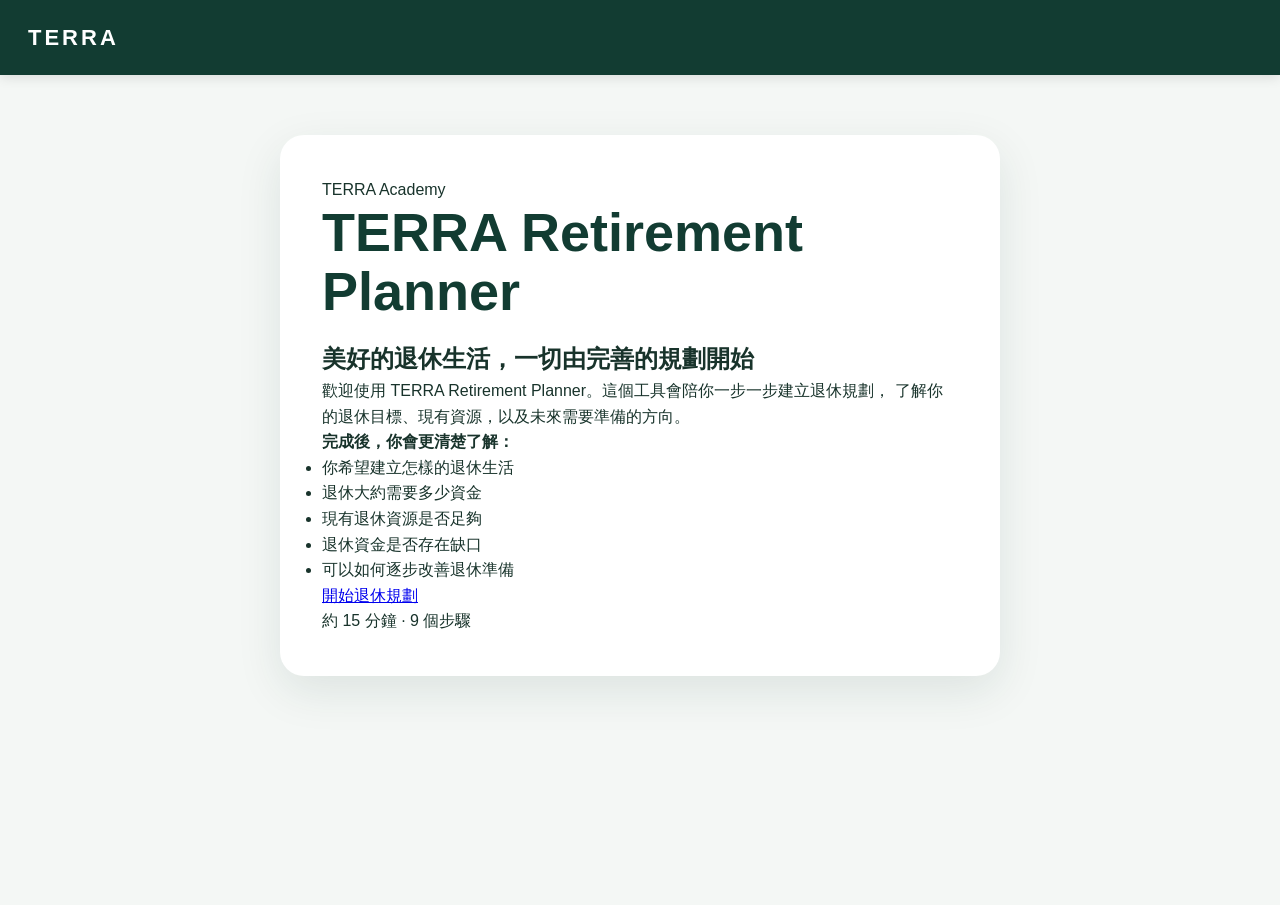
==== index.html @ 17f0abdc "Update index.html" ====
<!DOCTYPE html>
<html lang="zh-HK">
<head>
  <meta charset="UTF-8">
  <meta name="viewport" content="width=device-width, initial-scale=1.0">
  <title>TERRA Retirement Planner</title>
  <link rel="stylesheet" href="style.css">
</head>

<body>

  <header class="top-bar">
    <div class="logo">TERRA</div>
  </header>

  <main class="hero">
    <div class="hero-content">

      <p class="eyebrow">TERRA Academy</p>

      <h1>
        TERRA Retirement<br>
        Planner
      </h1>

      <h2>美好的退休生活，一切由完善的規劃開始</h2>

      <p class="intro">
        歡迎使用 TERRA Retirement Planner。這個工具會陪你一步一步建立退休規劃，
        了解你的退休目標、現有資源，以及未來需要準備的方向。
      </p>

      <div class="info-box">
        <strong>完成後，你會更清楚了解：</strong>
        <ul>
          <li>你希望建立怎樣的退休生活</li>
          <li>退休大約需要多少資金</li>
          <li>現有退休資源是否足夠</li>
          <li>退休資金是否存在缺口</li>
          <li>可以如何逐步改善退休準備</li>
        </ul>
      </div>

      <a class="start-button" href="planner.html">
        開始退休規劃
      </a>

      <p class="time-note">
        約 15 分鐘 · 9 個步驟
      </p>

    </div>
  </main>

</body>
</html>
---- style.css ----
/* TERRA Retirement Planner */

* {
  box-sizing: border-box;
  margin: 0;
  padding: 0;
}

body {
  font-family: -apple-system, BlinkMacSystemFont, "Segoe UI",
    "Noto Sans TC", Arial, sans-serif;
  background: #f4f7f5;
  color: #18332b;
  line-height: 1.6;
}

/* Top Bar */

.top-bar {
  width: 100%;
  padding: 20px 28px;
  background: #123c32;
  color: white;
  box-shadow: 0 2px 12px rgba(0, 0, 0, 0.12);
}

.logo {
  font-size: 22px;
  font-weight: 800;
  letter-spacing: 3px;
}

/* Main Area */

.hero {
  min-height: calc(100vh - 70px);
  padding: 60px 22px;
  display: flex;
  justify-content: center;
  align-items: flex-start;
}

.hero > div {
  width: 100%;
  max-width: 720px;
  background: white;
  padding: 42px;
  border-radius: 24px;
  box-shadow: 0 15px 45px rgba(18, 60, 50, 0.10);
}

/* Headings */

h1 {
  font-size: clamp(32px, 6vw, 54px);
  line-height: 1.1;
  color: #123c32;
  margin-bottom: 18px;
}

.slogan {
  font-size: 20px;
  color: #567068;
  margin-bottom: 28px;
}

/* Information / Preview */

.result-preview {
  margin: 30px 0;
  padding: 25px;
  background: #edf5f1;
  border-radius: 16px;
  border-left: 5px solid #2e7d64;
}

.result-preview p {
  font-weight: 700;
  margin-bottom: 12px;
}

.result-preview ul {
  padding-left: 22px;
}

.result-preview li {
  margin: 8px 0;
}

/* Main Button */

#start-btn {
  width: 100%;
  border: none;
  border-radius: 14px;
  padding: 17px 24px;
  background: #176b52;
  color: white;
  font-size: 18px;
  font-weight: 700;
  cursor: pointer;
  transition: transform 0.2s ease, background 0.2s ease;
}

#start-btn:hover {
  background: #10543f;
  transform: translateY(-2px);
}

#start-btn:active {
  transform: translateY(0);
}

/* Progress */

.progress-note {
  margin-top: 14px;
  text-align: center;
  color: #71827d;
  font-size: 14px;
}

/* Mobile */

@media (max-width: 600px) {
  .top-bar {
    padding: 16px 20px;
  }

  .hero {
    padding: 30px 15px;
  }

  .hero > div {
    padding: 28px 20px;
    border-radius: 18px;
  }

  .slogan {
    font-size: 17px;
  }

  .result-preview {
    padding: 20px;
  }
}
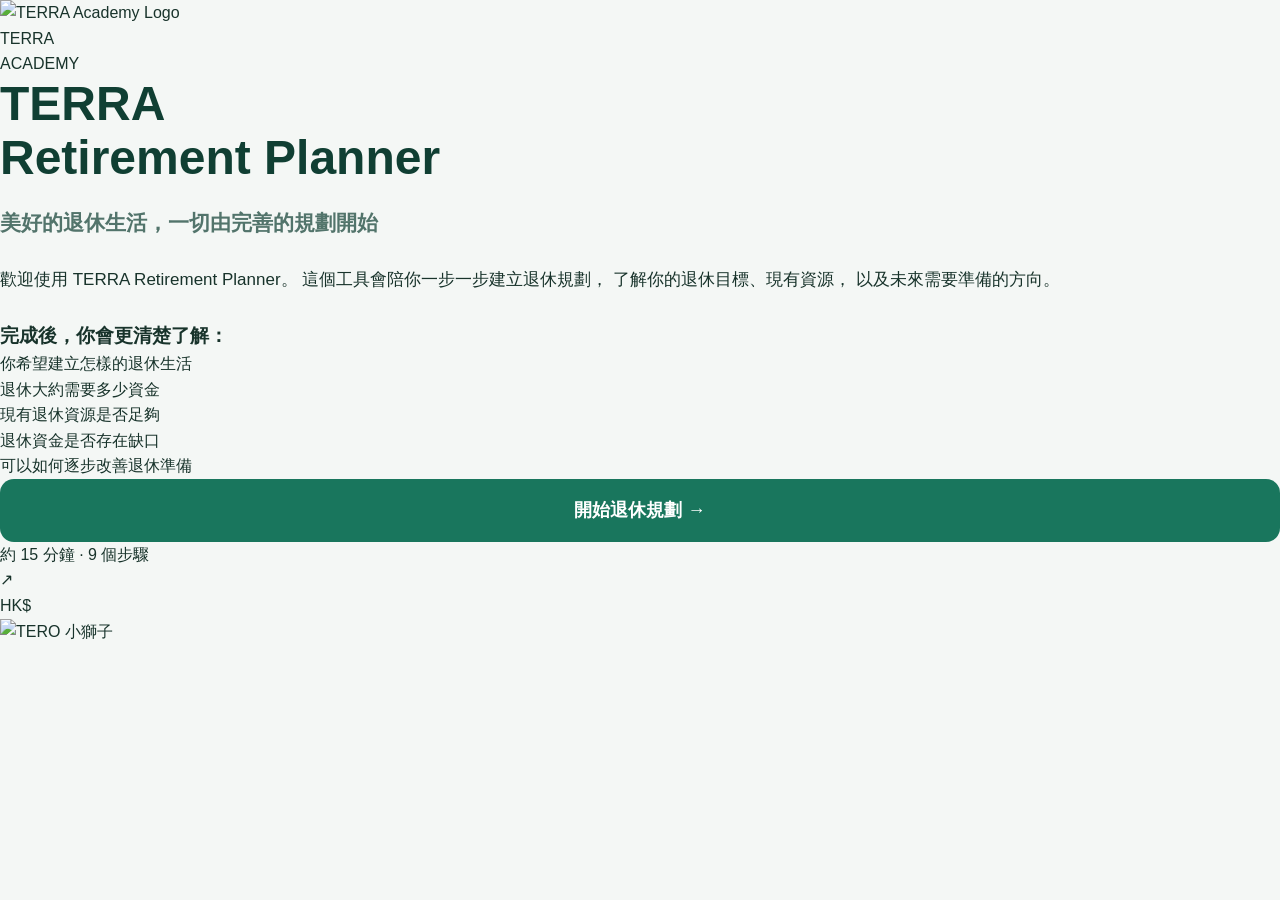
==== commit 38f9ad4a: "Update index.html" ====
--- a/index.html
+++ b/index.html
@@ -9,47 +9,87 @@
 
 <body>
 
-  <header class="top-bar">
-    <div class="logo">TERRA</div>
-  </header>
+  <main class="landing-shell">
 
-  <main class="hero">
-    <div class="hero-content">
+    <section class="hero-card">
 
-      <p class="eyebrow">TERRA Academy</p>
+      <div class="brand-row">
+        <div class="brand-logo-wrap">
+          <img
+            src="terra-logo.png"
+            alt="TERRA Academy Logo"
+            class="brand-logo"
+          >
+        </div>
 
-      <h1>
-        TERRA Retirement<br>
-        Planner
-      </h1>
-
-      <h2>美好的退休生活，一切由完善的規劃開始</h2>
-
-      <p class="intro">
-        歡迎使用 TERRA Retirement Planner。這個工具會陪你一步一步建立退休規劃，
-        了解你的退休目標、現有資源，以及未來需要準備的方向。
-      </p>
-
-      <div class="info-box">
-        <strong>完成後，你會更清楚了解：</strong>
-        <ul>
-          <li>你希望建立怎樣的退休生活</li>
-          <li>退休大約需要多少資金</li>
-          <li>現有退休資源是否足夠</li>
-          <li>退休資金是否存在缺口</li>
-          <li>可以如何逐步改善退休準備</li>
-        </ul>
+        <div class="brand-text">
+          <div class="brand-name">TERRA</div>
+          <div class="brand-subtitle">ACADEMY</div>
+        </div>
       </div>
 
-      <a class="start-button" href="planner.html">
-        開始退休規劃
-      </a>
+      <div class="hero-grid">
 
-      <p class="time-note">
-        約 15 分鐘 · 9 個步驟
-      </p>
+        <div class="hero-copy">
 
-    </div>
+          <h1>
+            TERRA<br>
+            Retirement Planner
+          </h1>
+
+          <div class="gold-divider"></div>
+
+          <h2>
+            美好的退休生活，一切由完善的規劃開始
+          </h2>
+
+          <p class="intro">
+            歡迎使用 TERRA Retirement Planner。
+            這個工具會陪你一步一步建立退休規劃，
+            了解你的退休目標、現有資源，
+            以及未來需要準備的方向。
+          </p>
+
+          <div class="benefit-block">
+            <h3>完成後，你會更清楚了解：</h3>
+
+            <ul>
+              <li>你希望建立怎樣的退休生活</li>
+              <li>退休大約需要多少資金</li>
+              <li>現有退休資源是否足夠</li>
+              <li>退休資金是否存在缺口</li>
+              <li>可以如何逐步改善退休準備</li>
+            </ul>
+          </div>
+
+          <a href="planner.html" class="start-button">
+            <span>開始退休規劃</span>
+            <span class="arrow">→</span>
+          </a>
+
+          <div class="time-note">
+            約 15 分鐘 · 9 個步驟
+          </div>
+
+        </div>
+
+        <div class="mascot-area">
+
+          <div class="decor decor-chart">↗</div>
+          <div class="decor decor-coin">HK$</div>
+
+          <img
+            src="tero-mascot.png"
+            alt="TERO 小獅子"
+            class="mascot-image"
+          >
+
+        </div>
+
+      </div>
+
+    </section>
+
   </main>
 
 </body>
--- a/style.css
+++ b/style.css
@@ -15,132 +15,186 @@
 }
 
 /* Top Bar */
-
 .top-bar {
   width: 100%;
   padding: 20px 28px;
   background: #123c32;
-  color: white;
-  box-shadow: 0 2px 12px rgba(0, 0, 0, 0.12);
+  color: #fff;
+  box-shadow: 0 2px 12px rgba(0,0,0,.12);
 }
 
 .logo {
   font-size: 22px;
   font-weight: 800;
-  letter-spacing: 3px;
-}
-
-/* Main Area */
-
+  letter-spacing: 4px;
+}
+
+/* Main layout */
 .hero {
-  min-height: calc(100vh - 70px);
-  padding: 60px 22px;
-  display: flex;
-  justify-content: center;
-  align-items: flex-start;
-}
-
-.hero > div {
-  width: 100%;
-  max-width: 720px;
-  background: white;
-  padding: 42px;
+  width: 100%;
+  padding: 55px 20px;
+}
+
+.hero-content {
+  width: 100%;
+  max-width: 860px;
+  margin: 0 auto;
+  padding: 44px;
+  background: #fff;
   border-radius: 24px;
-  box-shadow: 0 15px 45px rgba(18, 60, 50, 0.10);
-}
-
-/* Headings */
+  box-shadow: 0 12px 35px rgba(18,60,50,.08);
+}
+
+.eyebrow {
+  font-size: 16px;
+  margin-bottom: 4px;
+}
 
 h1 {
-  font-size: clamp(32px, 6vw, 54px);
-  line-height: 1.1;
-  color: #123c32;
-  margin-bottom: 18px;
-}
-
-.slogan {
-  font-size: 20px;
-  color: #567068;
+  font-size: 48px;
+  line-height: 1.12;
+  color: #103f33;
+  margin-bottom: 22px;
+}
+
+h2 {
+  font-size: 21px;
+  color: #52746b;
+  margin-bottom: 26px;
+}
+
+.intro {
+  font-size: 17px;
   margin-bottom: 28px;
 }
 
-/* Information / Preview */
-
-.result-preview {
-  margin: 30px 0;
-  padding: 25px;
+/* Information box */
+.benefits {
   background: #edf5f1;
+  border-left: 5px solid #2d9274;
   border-radius: 16px;
-  border-left: 5px solid #2e7d64;
-}
-
-.result-preview p {
-  font-weight: 700;
-  margin-bottom: 12px;
-}
-
-.result-preview ul {
+  padding: 26px 28px;
+  margin-bottom: 30px;
+}
+
+.benefits strong {
+  display: block;
+  margin-bottom: 10px;
+}
+
+.benefits ul {
   padding-left: 22px;
 }
 
-.result-preview li {
-  margin: 8px 0;
-}
-
-/* Main Button */
-
-#start-btn {
-  width: 100%;
-  border: none;
+.benefits li {
+  margin: 7px 0;
+}
+
+/* Buttons */
+.start-button,
+button,
+.button {
+  display: block;
+  width: 100%;
+  border: 0;
   border-radius: 14px;
-  padding: 17px 24px;
-  background: #176b52;
-  color: white;
+  padding: 17px 22px;
+  background: #19765d;
+  color: #fff;
   font-size: 18px;
   font-weight: 700;
+  text-align: center;
+  text-decoration: none;
   cursor: pointer;
-  transition: transform 0.2s ease, background 0.2s ease;
-}
-
-#start-btn:hover {
-  background: #10543f;
-  transform: translateY(-2px);
-}
-
-#start-btn:active {
-  transform: translateY(0);
-}
-
-/* Progress */
-
-.progress-note {
-  margin-top: 14px;
+}
+
+.start-button:hover,
+button:hover,
+.button:hover {
+  background: #125f4b;
+}
+
+/* Planner page */
+.planner-container {
+  width: 100%;
+  max-width: 860px;
+  margin: 55px auto;
+  padding: 44px;
+  background: #fff;
+  border-radius: 24px;
+  box-shadow: 0 12px 35px rgba(18,60,50,.08);
+}
+
+.planner-container h1 {
+  font-size: 36px;
+}
+
+.form-group {
+  margin-bottom: 22px;
+}
+
+label {
+  display: block;
+  font-weight: 700;
+  margin-bottom: 7px;
+}
+
+input,
+select {
+  width: 100%;
+  padding: 14px 15px;
+  border: 1px solid #cddbd6;
+  border-radius: 10px;
+  background: #fff;
+  color: #18332b;
+  font-size: 16px;
+}
+
+input:focus,
+select:focus {
+  outline: none;
+  border-color: #2d9274;
+  box-shadow: 0 0 0 3px rgba(45,146,116,.12);
+}
+
+small,
+.footer-note {
+  display: block;
   text-align: center;
-  color: #71827d;
-  font-size: 14px;
+  margin-top: 16px;
+  color: #789088;
 }
 
 /* Mobile */
-
-@media (max-width: 600px) {
+@media (max-width: 700px) {
+  .hero {
+    padding: 28px 14px;
+  }
+
+  .hero-content,
+  .planner-container {
+    padding: 28px 22px;
+    border-radius: 18px;
+  }
+
+  .planner-container {
+    margin: 28px 14px;
+    width: auto;
+  }
+
+  h1 {
+    font-size: 38px;
+  }
+
+  .planner-container h1 {
+    font-size: 30px;
+  }
+
+  h2 {
+    font-size: 19px;
+  }
+
   .top-bar {
-    padding: 16px 20px;
-  }
-
-  .hero {
-    padding: 30px 15px;
-  }
-
-  .hero > div {
-    padding: 28px 20px;
-    border-radius: 18px;
-  }
-
-  .slogan {
-    font-size: 17px;
-  }
-
-  .result-preview {
-    padding: 20px;
-  }
-}
+    padding: 17px 20px;
+  }
+}
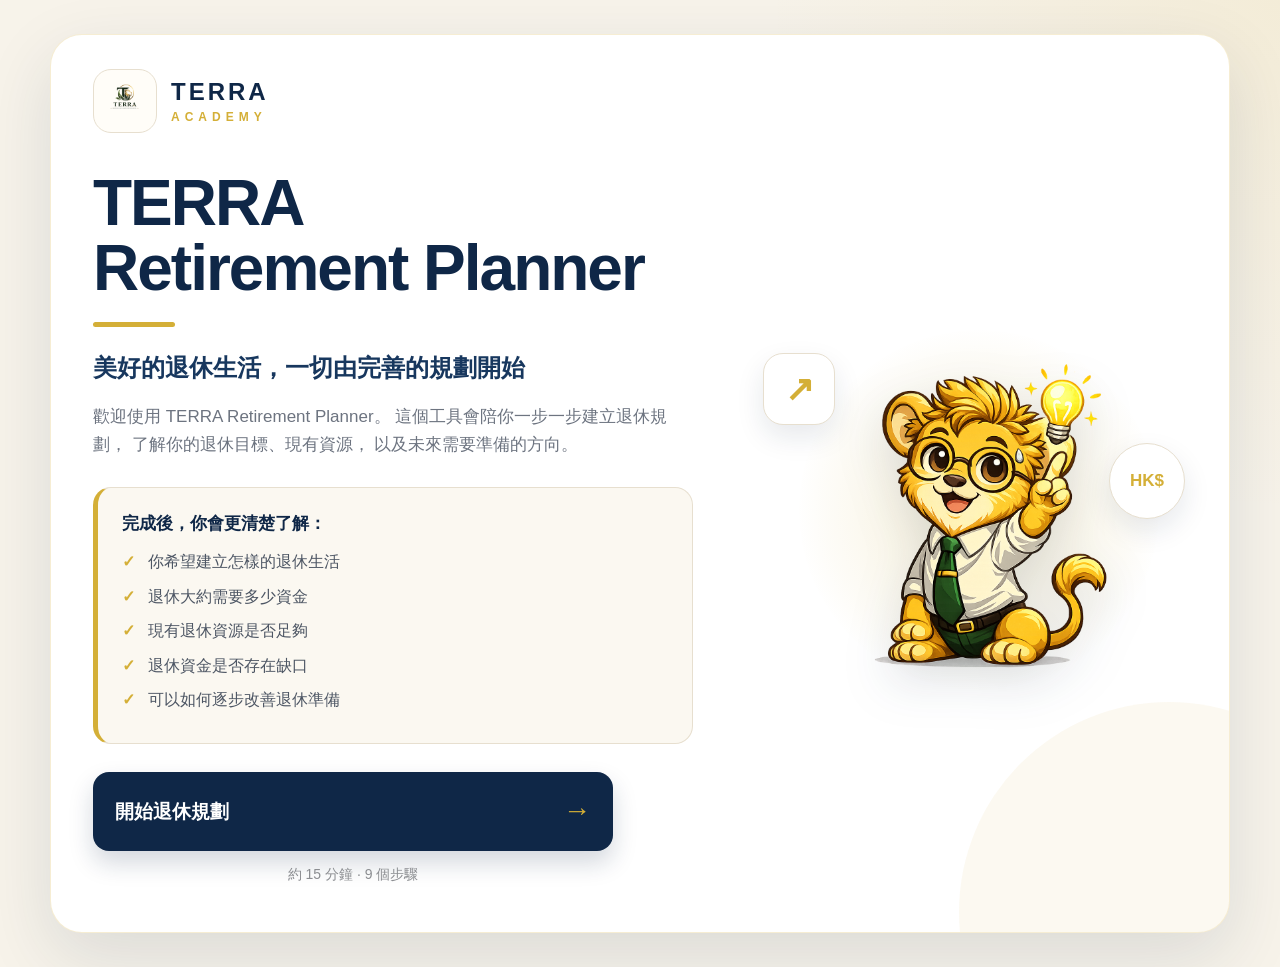
==== commit 4c475a95: "Update index.html" ====
--- a/index.html
+++ b/index.html
@@ -16,7 +16,7 @@
       <div class="brand-row">
         <div class="brand-logo-wrap">
           <img
-            src="terra-logo.png"
+            src="Terra-logo.png"
             alt="TERRA Academy Logo"
             class="brand-logo"
           >
@@ -79,7 +79,7 @@
           <div class="decor decor-coin">HK$</div>
 
           <img
-            src="tero-mascot.png"
+            src="Tero.png"
             alt="TERO 小獅子"
             class="mascot-image"
           >
--- a/style.css
+++ b/style.css
@@ -1,4 +1,20 @@
-/* TERRA Retirement Planner */
+/* ================================
+   TERRA Retirement Planner
+   TERRA Academy Theme
+================================ */
+
+:root {
+  --navy: #0f2747;
+  --navy-2: #17375e;
+  --gold: #d4af37;
+  --gold-soft: #eadca6;
+  --cream: #f7f3ea;
+  --white: #ffffff;
+  --text: #253247;
+  --muted: #6d7480;
+  --border: #e7dfcf;
+  --shadow: 0 24px 70px rgba(15, 39, 71, 0.12);
+}
 
 * {
   box-sizing: border-box;
@@ -6,195 +22,681 @@
   padding: 0;
 }
 
+html {
+  scroll-behavior: smooth;
+}
+
 body {
-  font-family: -apple-system, BlinkMacSystemFont, "Segoe UI",
-    "Noto Sans TC", Arial, sans-serif;
-  background: #f4f7f5;
-  color: #18332b;
-  line-height: 1.6;
-}
-
-/* Top Bar */
+  font-family:
+    -apple-system,
+    BlinkMacSystemFont,
+    "Segoe UI",
+    "PingFang HK",
+    "Noto Sans TC",
+    Arial,
+    sans-serif;
+
+  background:
+    radial-gradient(
+      circle at top right,
+      rgba(212, 175, 55, 0.10),
+      transparent 32%
+    ),
+    var(--cream);
+
+  color: var(--text);
+  line-height: 1.65;
+}
+
+/* ================================
+   Landing Page
+================================ */
+
+.landing-shell {
+  min-height: 100vh;
+  padding: 34px;
+  display: flex;
+  align-items: center;
+  justify-content: center;
+}
+
+.hero-card {
+  width: 100%;
+  max-width: 1180px;
+  background: var(--white);
+  border: 1px solid rgba(212, 175, 55, 0.22);
+  border-radius: 32px;
+  padding: 34px 42px 46px;
+  box-shadow: var(--shadow);
+  overflow: hidden;
+  position: relative;
+}
+
+.hero-card::after {
+  content: "";
+  position: absolute;
+  width: 420px;
+  height: 420px;
+  border-radius: 50%;
+  background: rgba(212, 175, 55, 0.07);
+  right: -150px;
+  bottom: -190px;
+  pointer-events: none;
+}
+
+/* ================================
+   Brand
+================================ */
+
+.brand-row {
+  display: flex;
+  align-items: center;
+  gap: 14px;
+  position: relative;
+  z-index: 2;
+}
+
+.brand-logo-wrap {
+  width: 64px;
+  height: 64px;
+  border-radius: 18px;
+  border: 1px solid var(--border);
+  background: #fffdf8;
+  display: flex;
+  align-items: center;
+  justify-content: center;
+  overflow: hidden;
+}
+
+.brand-logo {
+  width: 100%;
+  height: 100%;
+  object-fit: contain;
+}
+
+.brand-text {
+  line-height: 1;
+}
+
+.brand-name {
+  color: var(--navy);
+  font-size: 24px;
+  font-weight: 800;
+  letter-spacing: 3px;
+}
+
+.brand-subtitle {
+  color: var(--gold);
+  font-size: 12px;
+  font-weight: 700;
+  letter-spacing: 5px;
+  margin-top: 7px;
+}
+
+/* ================================
+   Hero Layout
+================================ */
+
+.hero-grid {
+  display: grid;
+  grid-template-columns: 1.15fr 0.85fr;
+  gap: 50px;
+  align-items: center;
+  margin-top: 38px;
+  position: relative;
+  z-index: 2;
+}
+
+.hero-copy {
+  max-width: 690px;
+}
+
+.hero-copy h1 {
+  font-size: clamp(42px, 5vw, 68px);
+  line-height: 1.02;
+  color: var(--navy);
+  letter-spacing: -2px;
+  margin-bottom: 20px;
+}
+
+.gold-divider {
+  width: 82px;
+  height: 5px;
+  border-radius: 99px;
+  background: var(--gold);
+  margin-bottom: 24px;
+}
+
+.hero-copy h2 {
+  font-size: 24px;
+  line-height: 1.45;
+  font-weight: 700;
+  color: var(--navy-2);
+  margin-bottom: 18px;
+}
+
+.intro {
+  max-width: 650px;
+  color: var(--muted);
+  font-size: 17px;
+  margin-bottom: 28px;
+}
+
+/* ================================
+   Benefits
+================================ */
+
+.benefit-block {
+  background: #fbf8f1;
+  border: 1px solid var(--border);
+  border-left: 5px solid var(--gold);
+  border-radius: 18px;
+  padding: 22px 24px;
+  margin-bottom: 28px;
+}
+
+.benefit-block h3 {
+  color: var(--navy);
+  font-size: 17px;
+  margin-bottom: 11px;
+}
+
+.benefit-block ul {
+  list-style: none;
+}
+
+.benefit-block li {
+  position: relative;
+  padding-left: 26px;
+  margin: 8px 0;
+  color: #4d5664;
+}
+
+.benefit-block li::before {
+  content: "✓";
+  position: absolute;
+  left: 0;
+  color: var(--gold);
+  font-weight: 900;
+}
+
+/* ================================
+   CTA
+================================ */
+
+.start-button {
+  width: 100%;
+  max-width: 520px;
+  min-height: 62px;
+  padding: 16px 22px;
+  border-radius: 16px;
+  background: var(--navy);
+  color: var(--white);
+  text-decoration: none;
+  font-size: 19px;
+  font-weight: 700;
+
+  display: flex;
+  align-items: center;
+  justify-content: space-between;
+
+  box-shadow: 0 12px 24px rgba(15, 39, 71, 0.18);
+  transition:
+    transform 0.18s ease,
+    box-shadow 0.18s ease,
+    background 0.18s ease;
+}
+
+.start-button:hover {
+  transform: translateY(-2px);
+  background: #183b67;
+  box-shadow: 0 16px 30px rgba(15, 39, 71, 0.22);
+}
+
+.arrow {
+  font-size: 28px;
+  color: var(--gold);
+}
+
+.time-note {
+  width: 100%;
+  max-width: 520px;
+  margin-top: 12px;
+  text-align: center;
+  font-size: 14px;
+  color: #8b8d91;
+}
+
+/* ================================
+   Mascot Area
+================================ */
+
+.mascot-area {
+  min-height: 540px;
+  position: relative;
+  display: flex;
+  align-items: flex-end;
+  justify-content: center;
+}
+
+.mascot-area::before {
+  content: "";
+  width: 360px;
+  height: 360px;
+  position: absolute;
+  border-radius: 50%;
+  background:
+    radial-gradient(
+      circle,
+      rgba(212, 175, 55, 0.20),
+      rgba(212, 175, 55, 0.04) 60%,
+      transparent 72%
+    );
+  top: 72px;
+  right: 28px;
+}
+
+.mascot-image {
+  width: min(390px, 95%);
+  max-height: 510px;
+  object-fit: contain;
+  position: relative;
+  z-index: 2;
+  filter: drop-shadow(0 18px 24px rgba(15, 39, 71, 0.13));
+}
+
+.decor {
+  position: absolute;
+  z-index: 3;
+  background: #fff;
+  border: 1px solid var(--border);
+  box-shadow: 0 12px 28px rgba(15, 39, 71, 0.10);
+  color: var(--navy);
+  font-weight: 800;
+}
+
+.decor-chart {
+  top: 95px;
+  left: 20px;
+  width: 72px;
+  height: 72px;
+  border-radius: 20px;
+  display: grid;
+  place-items: center;
+  font-size: 35px;
+  color: var(--gold);
+}
+
+.decor-coin {
+  right: 2px;
+  top: 185px;
+  width: 76px;
+  height: 76px;
+  border-radius: 50%;
+  display: grid;
+  place-items: center;
+  color: var(--gold);
+  font-size: 17px;
+}
+
+/* ================================
+   Planner Page
+================================ */
+
 .top-bar {
-  width: 100%;
-  padding: 20px 28px;
-  background: #123c32;
+  background: var(--navy);
   color: #fff;
-  box-shadow: 0 2px 12px rgba(0,0,0,.12);
+  padding: 18px 26px;
+  border-bottom: 3px solid var(--gold);
 }
 
 .logo {
-  font-size: 22px;
+  font-size: 21px;
   font-weight: 800;
   letter-spacing: 4px;
 }
 
-/* Main layout */
-.hero {
-  width: 100%;
-  padding: 55px 20px;
-}
-
-.hero-content {
-  width: 100%;
-  max-width: 860px;
-  margin: 0 auto;
-  padding: 44px;
-  background: #fff;
-  border-radius: 24px;
-  box-shadow: 0 12px 35px rgba(18,60,50,.08);
-}
-
-.eyebrow {
-  font-size: 16px;
-  margin-bottom: 4px;
-}
-
-h1 {
-  font-size: 48px;
-  line-height: 1.12;
-  color: #103f33;
-  margin-bottom: 22px;
-}
-
-h2 {
-  font-size: 21px;
-  color: #52746b;
-  margin-bottom: 26px;
-}
-
-.intro {
-  font-size: 17px;
-  margin-bottom: 28px;
-}
-
-/* Information box */
-.benefits {
-  background: #edf5f1;
-  border-left: 5px solid #2d9274;
-  border-radius: 16px;
-  padding: 26px 28px;
-  margin-bottom: 30px;
-}
-
-.benefits strong {
-  display: block;
-  margin-bottom: 10px;
-}
-
-.benefits ul {
-  padding-left: 22px;
-}
-
-.benefits li {
-  margin: 7px 0;
-}
-
-/* Buttons */
-.start-button,
-button,
-.button {
-  display: block;
-  width: 100%;
-  border: 0;
-  border-radius: 14px;
-  padding: 17px 22px;
-  background: #19765d;
-  color: #fff;
-  font-size: 18px;
-  font-weight: 700;
-  text-align: center;
-  text-decoration: none;
-  cursor: pointer;
-}
-
-.start-button:hover,
-button:hover,
-.button:hover {
-  background: #125f4b;
-}
-
-/* Planner page */
+.planner-page {
+  padding: 42px 18px 70px;
+}
+
 .planner-container {
   width: 100%;
-  max-width: 860px;
-  margin: 55px auto;
-  padding: 44px;
-  background: #fff;
-  border-radius: 24px;
-  box-shadow: 0 12px 35px rgba(18,60,50,.08);
+  max-width: 900px;
+  margin: 0 auto;
+  background: var(--white);
+  border: 1px solid var(--border);
+  border-radius: 26px;
+  padding: 38px;
+  box-shadow: var(--shadow);
+}
+
+.back-link {
+  display: inline-block;
+  color: var(--navy);
+  text-decoration: none;
+  font-weight: 700;
+  margin-bottom: 18px;
+}
+
+.eyebrow {
+  color: var(--gold);
+  text-transform: uppercase;
+  letter-spacing: 2px;
+  font-size: 13px;
+  font-weight: 800;
+  margin-bottom: 8px;
 }
 
 .planner-container h1 {
-  font-size: 36px;
+  color: var(--navy);
+  font-size: 38px;
+  margin-bottom: 10px;
+}
+
+.planner-container h2 {
+  color: var(--navy);
+  font-size: 27px;
+  margin-bottom: 10px;
+}
+
+.planner-container h3 {
+  color: var(--navy);
+  margin-top: 24px;
+  margin-bottom: 12px;
+}
+
+/* ================================
+   Progress
+================================ */
+
+.progress {
+  width: 100%;
+  height: 10px;
+  background: #eee9df;
+  border-radius: 99px;
+  overflow: hidden;
+  margin: 22px 0 8px;
+}
+
+.progress-bar {
+  height: 100%;
+  width: 11%;
+  background: linear-gradient(
+    90deg,
+    var(--gold),
+    #c49318
+  );
+  border-radius: 99px;
+  transition: width 0.3s ease;
+}
+
+.step-label {
+  color: var(--muted);
+  font-size: 14px;
+  margin-bottom: 26px;
+}
+
+/* ================================
+   Form
+================================ */
+
+.planner-step {
+  display: none;
+}
+
+.planner-step.active {
+  display: block;
 }
 
 .form-group {
-  margin-bottom: 22px;
+  margin-top: 22px;
 }
 
 label {
   display: block;
   font-weight: 700;
-  margin-bottom: 7px;
+  color: var(--navy);
+  margin-bottom: 8px;
 }
 
 input,
 select {
   width: 100%;
-  padding: 14px 15px;
-  border: 1px solid #cddbd6;
-  border-radius: 10px;
+  padding: 15px 16px;
+  border: 1px solid #d8d1c4;
+  border-radius: 12px;
   background: #fff;
-  color: #18332b;
+  color: var(--text);
   font-size: 16px;
 }
 
 input:focus,
 select:focus {
   outline: none;
-  border-color: #2d9274;
-  box-shadow: 0 0 0 3px rgba(45,146,116,.12);
+  border-color: var(--gold);
+  box-shadow: 0 0 0 4px rgba(212, 175, 55, 0.12);
 }
 
 small,
-.footer-note {
+.field-note {
   display: block;
-  text-align: center;
-  margin-top: 16px;
-  color: #789088;
-}
-
-/* Mobile */
-@media (max-width: 700px) {
-  .hero {
-    padding: 28px 14px;
-  }
-
-  .hero-content,
+  color: var(--muted);
+  margin-top: 8px;
+}
+
+/* ================================
+   Planner Boxes
+================================ */
+
+.reminder-box,
+.calculation-preview,
+.strategy-box,
+.comparison-box,
+.summary-box {
+  border: 1px solid var(--border);
+  background: #fbf8f1;
+  border-radius: 16px;
+  padding: 20px;
+  margin-top: 18px;
+}
+
+.reminder-box {
+  border-left: 5px solid var(--gold);
+}
+
+.calculation-preview strong {
+  display: block;
+  margin-top: 7px;
+  color: var(--navy);
+  font-size: 28px;
+}
+
+.result-grid {
+  display: grid;
+  grid-template-columns: repeat(2, minmax(0, 1fr));
+  gap: 16px;
+  margin-top: 20px;
+}
+
+.result-box {
+  border: 1px solid var(--border);
+  border-radius: 16px;
+  padding: 20px;
+  background: #fffdf8;
+}
+
+.result-box span {
+  display: block;
+  color: var(--muted);
+  font-size: 14px;
+  margin-bottom: 5px;
+}
+
+.result-box strong {
+  color: var(--navy);
+  font-size: 22px;
+}
+
+/* ================================
+   Planner Actions
+================================ */
+
+.planner-actions {
+  display: flex;
+  gap: 14px;
+  margin-top: 30px;
+}
+
+.planner-actions button {
+  min-height: 54px;
+  border: 0;
+  border-radius: 14px;
+  padding: 14px 22px;
+  font-size: 17px;
+  font-weight: 700;
+  cursor: pointer;
+}
+
+#prevBtn {
+  flex: 0.5;
+  background: #eee9df;
+  color: var(--navy);
+}
+
+#nextBtn {
+  flex: 1;
+  background: var(--navy);
+  color: #fff;
+}
+
+#nextBtn:hover {
+  background: #183b67;
+}
+
+/* ================================
+   Table
+================================ */
+
+table th,
+table td {
+  padding: 12px 10px;
+  border-bottom: 1px solid var(--border);
+  text-align: right;
+}
+
+table th:first-child,
+table td:first-child {
+  text-align: left;
+}
+
+table th {
+  color: var(--navy);
+  background: #fbf8f1;
+}
+
+.disclaimer {
+  margin-top: 28px;
+  color: var(--muted);
+  font-size: 13px;
+}
+
+/* ================================
+   Responsive
+================================ */
+
+@media (max-width: 900px) {
+  .hero-grid {
+    grid-template-columns: 1fr;
+  }
+
+  .mascot-area {
+    min-height: 390px;
+    order: -1;
+  }
+
+  .mascot-image {
+    max-height: 360px;
+  }
+}
+
+@media (max-width: 650px) {
+  .landing-shell {
+    padding: 14px;
+    align-items: flex-start;
+  }
+
+  .hero-card {
+    padding: 24px 20px 30px;
+    border-radius: 22px;
+  }
+
+  .brand-logo-wrap {
+    width: 54px;
+    height: 54px;
+  }
+
+  .brand-name {
+    font-size: 20px;
+  }
+
+  .hero-grid {
+    margin-top: 28px;
+    gap: 22px;
+  }
+
+  .hero-copy h1 {
+    font-size: 42px;
+  }
+
+  .hero-copy h2 {
+    font-size: 20px;
+  }
+
+  .intro {
+    font-size: 16px;
+  }
+
+  .benefit-block {
+    padding: 19px;
+  }
+
+  .mascot-area {
+    min-height: 300px;
+  }
+
+  .mascot-image {
+    max-height: 290px;
+  }
+
+  .decor-chart,
+  .decor-coin {
+    transform: scale(0.8);
+  }
+
   .planner-container {
-    padding: 28px 22px;
-    border-radius: 18px;
-  }
-
-  .planner-container {
-    margin: 28px 14px;
-    width: auto;
-  }
-
-  h1 {
-    font-size: 38px;
+    padding: 25px 20px;
+    border-radius: 20px;
   }
 
   .planner-container h1 {
-    font-size: 30px;
-  }
-
-  h2 {
-    font-size: 19px;
-  }
-
-  .top-bar {
-    padding: 17px 20px;
-  }
-}
+    font-size: 32px;
+  }
+
+  .planner-container h2 {
+    font-size: 23px;
+  }
+
+  .result-grid {
+    grid-template-columns: 1fr;
+  }
+
+  .planner-actions {
+    flex-direction: column;
+  }
+
+  #prevBtn,
+  #nextBtn {
+    width: 100%;
+  }
+}
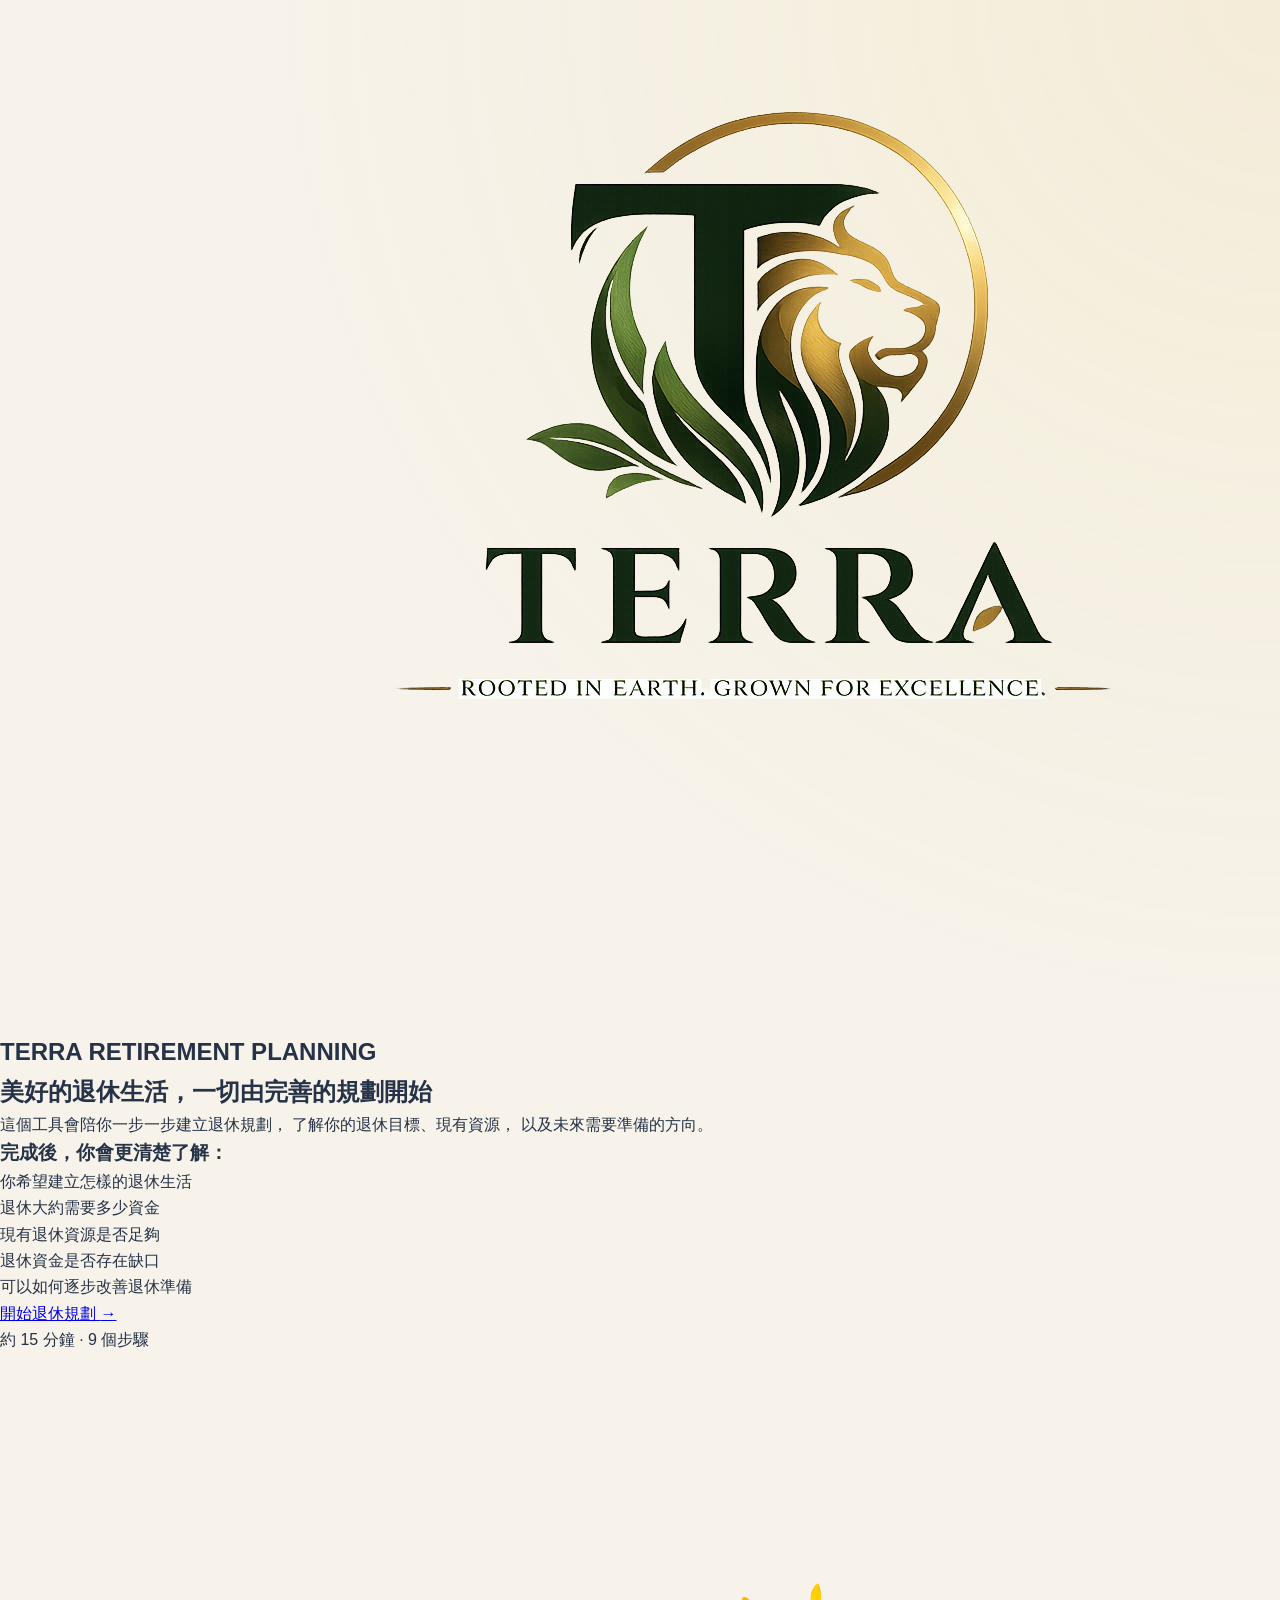
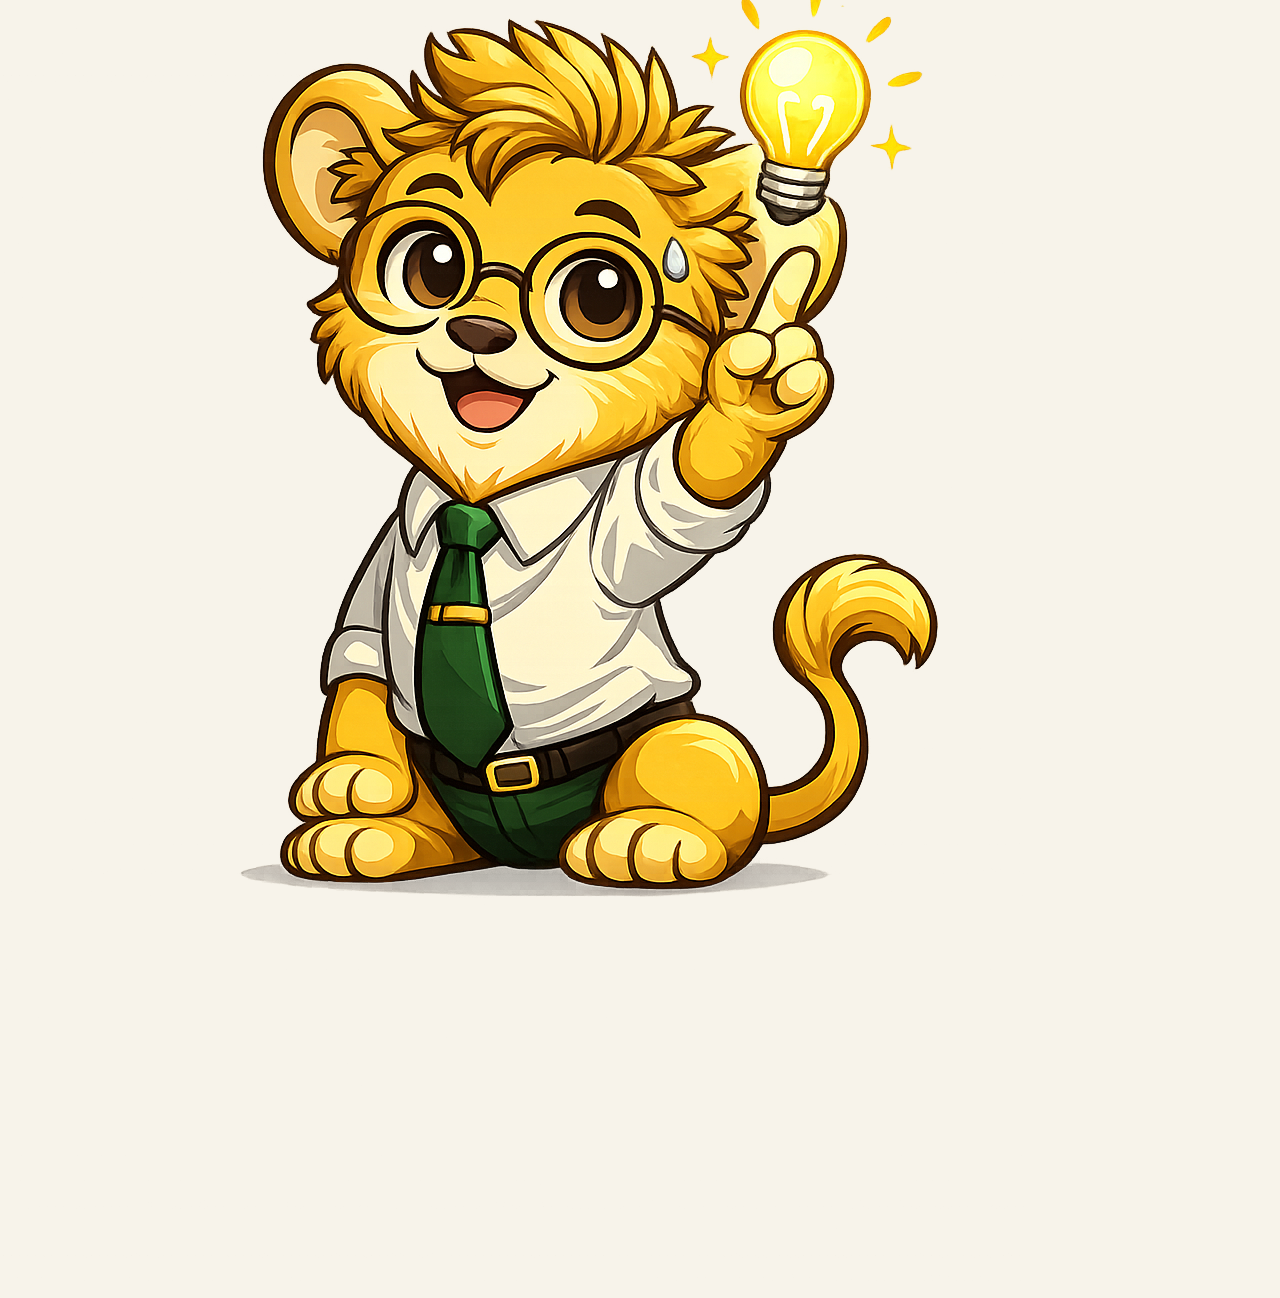
==== commit 452956f8: "Update index.html" ====
--- a/index.html
+++ b/index.html
@@ -1,90 +1,103 @@
 <!DOCTYPE html>
 <html lang="zh-HK">
+
 <head>
   <meta charset="UTF-8">
   <meta name="viewport" content="width=device-width, initial-scale=1.0">
-  <title>TERRA Retirement Planner</title>
+
+  <title>TERRA Retirement Planning</title>
+
   <link rel="stylesheet" href="style.css">
 </head>
 
-<body>
+<body class="terra-home">
 
-  <main class="landing-shell">
+  <main class="home-shell">
 
-    <section class="hero-card">
+    <section class="home-card">
 
-      <div class="brand-row">
-        <div class="brand-logo-wrap">
+      <!-- LEFT SIDE -->
+      <div class="home-content">
+
+        <!-- TERRA LOGO -->
+        <div class="home-logo-wrap">
           <img
             src="Terra-logo.png"
-            alt="TERRA Academy Logo"
-            class="brand-logo"
+            alt="TERRA Logo"
+            class="home-logo"
           >
         </div>
 
-        <div class="brand-text">
-          <div class="brand-name">TERRA</div>
-          <div class="brand-subtitle">ACADEMY</div>
-        </div>
-      </div>
+        <!-- MAIN TITLE -->
+        <header class="home-header">
 
-      <div class="hero-grid">
-
-        <div class="hero-copy">
-
-          <h1>
-            TERRA<br>
-            Retirement Planner
+          <h1 class="home-title">
+            <span class="home-title-terra">TERRA</span>
+            <span class="home-title-planning">
+              RETIREMENT PLANNING
+            </span>
           </h1>
 
-          <div class="gold-divider"></div>
+          <div class="home-gold-line"></div>
 
-          <h2>
+          <h2 class="home-tagline">
             美好的退休生活，一切由完善的規劃開始
           </h2>
 
-          <p class="intro">
-            歡迎使用 TERRA Retirement Planner。
-            這個工具會陪你一步一步建立退休規劃，
-            了解你的退休目標、現有資源，
-            以及未來需要準備的方向。
-          </p>
+        </header>
 
-          <div class="benefit-block">
-            <h3>完成後，你會更清楚了解：</h3>
+        <!-- INTRO -->
+        <p class="home-intro">
+          這個工具會陪你一步一步建立退休規劃，
+          了解你的退休目標、現有資源，
+          以及未來需要準備的方向。
+        </p>
 
-            <ul>
-              <li>你希望建立怎樣的退休生活</li>
-              <li>退休大約需要多少資金</li>
-              <li>現有退休資源是否足夠</li>
-              <li>退休資金是否存在缺口</li>
-              <li>可以如何逐步改善退休準備</li>
-            </ul>
-          </div>
+        <!-- BENEFITS -->
+        <section class="home-benefits">
 
-          <a href="planner.html" class="start-button">
-            <span>開始退休規劃</span>
-            <span class="arrow">→</span>
-          </a>
+          <h3>
+            完成後，你會更清楚了解：
+          </h3>
 
-          <div class="time-note">
-            約 15 分鐘 · 9 個步驟
-          </div>
+          <ul>
+            <li>你希望建立怎樣的退休生活</li>
+            <li>退休大約需要多少資金</li>
+            <li>現有退休資源是否足夠</li>
+            <li>退休資金是否存在缺口</li>
+            <li>可以如何逐步改善退休準備</li>
+          </ul>
 
-        </div>
+        </section>
 
-        <div class="mascot-area">
+        <!-- CTA -->
+        <a
+          href="planner.html"
+          class="home-start-button"
+        >
+          <span>開始退休規劃</span>
+          <span class="home-button-arrow">→</span>
+        </a>
 
-          <div class="decor decor-chart">↗</div>
-          <div class="decor decor-coin">HK$</div>
+        <p class="home-time">
+          約 15 分鐘 · 9 個步驟
+        </p>
 
-          <img
-            src="Tero.png"
-            alt="TERO 小獅子"
-            class="mascot-image"
-          >
+      </div>
 
-        </div>
+
+      <!-- RIGHT SIDE -->
+      <div class="home-mascot">
+
+        <div class="mascot-glow"></div>
+
+        <img
+          src="Tero.png"
+          alt="TERO"
+          class="home-tero"
+        >
+
+        <div class="dot-pattern"></div>
 
       </div>
 
@@ -93,4 +106,5 @@
   </main>
 
 </body>
+
 </html>
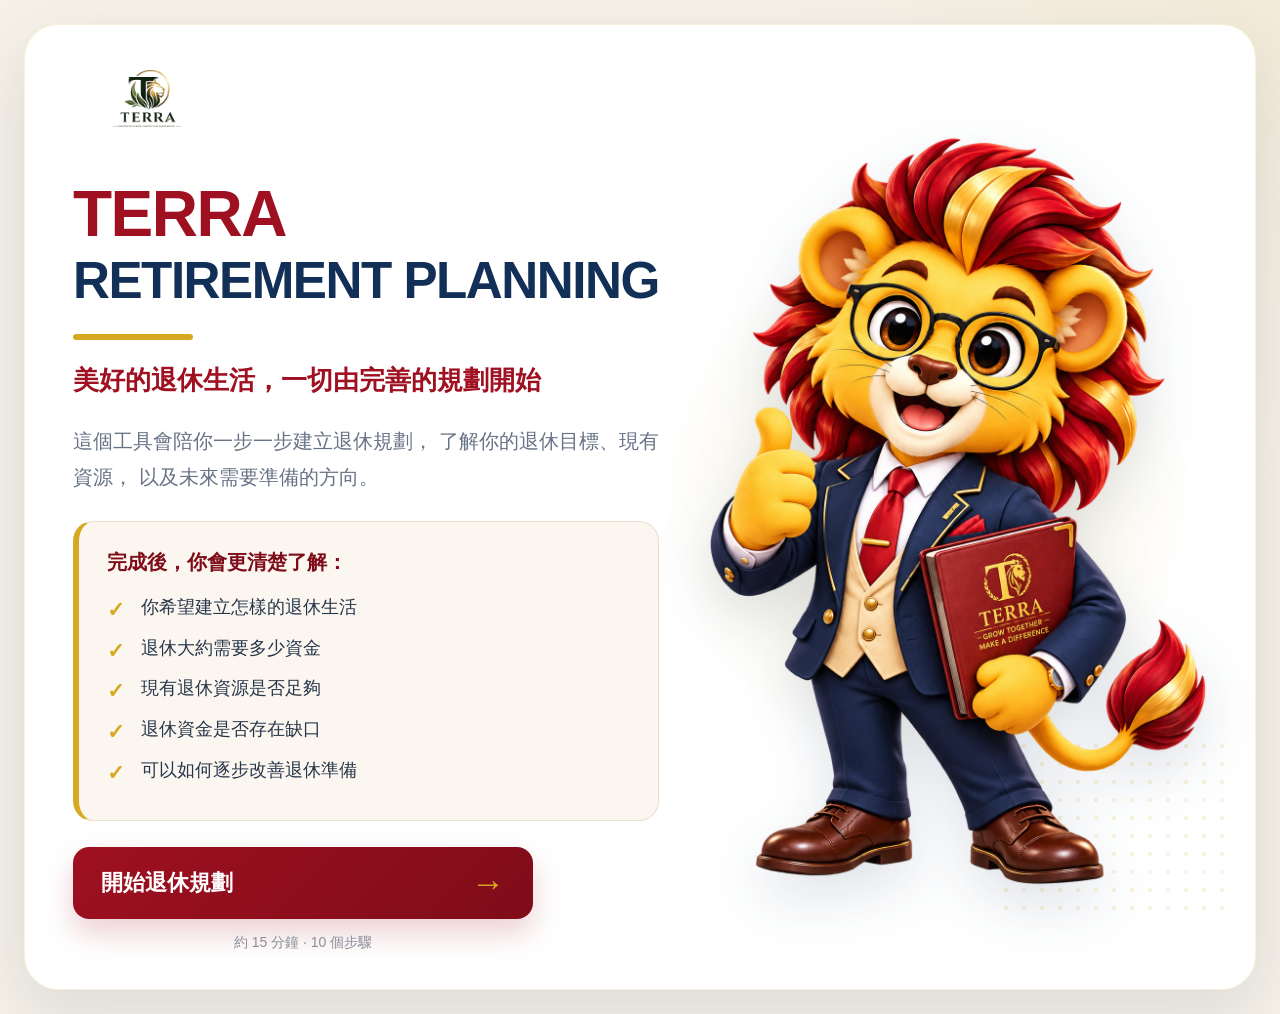
==== commit fe101f74: "Update index.html" ====
--- a/index.html
+++ b/index.html
@@ -80,7 +80,7 @@
         </a>
 
         <p class="home-time">
-          約 15 分鐘 · 9 個步驟
+          約 15 分鐘 · 10 個步驟
         </p>
 
       </div>
--- a/style.css
+++ b/style.css
@@ -700,3 +700,598 @@
     width: 100%;
   }
 }
+/* =========================================
+   TERRA Retirement Planning - Home Page
+   Burgundy / Navy / Gold / Cream Theme
+========================================= */
+
+:root {
+  --terra-red: #9f1020;
+  --terra-red-dark: #7f0c19;
+  --terra-navy: #122f57;
+  --terra-gold: #d7a922;
+  --terra-cream: #f6f1e8;
+  --terra-cream-soft: #fbf7f0;
+  --terra-text: #27364a;
+  --terra-muted: #687386;
+  --terra-border: #eadfcd;
+}
+
+body.terra-home {
+  margin: 0;
+  background:
+    radial-gradient(circle at top right,
+      rgba(215, 169, 34, 0.08),
+      transparent 30%),
+    var(--terra-cream);
+  color: var(--terra-text);
+  font-family:
+    -apple-system,
+    BlinkMacSystemFont,
+    "Segoe UI",
+    "PingFang HK",
+    "Noto Sans TC",
+    Arial,
+    sans-serif;
+}
+
+.home-shell {
+  min-height: 100vh;
+  padding: 24px;
+  display: flex;
+  align-items: center;
+  justify-content: center;
+}
+
+.home-card {
+  width: 100%;
+  max-width: 1480px;
+  min-height: 900px;
+  background: #ffffff;
+  border-radius: 34px;
+  box-shadow: 0 24px 70px rgba(18, 47, 87, 0.12);
+  border: 1px solid rgba(215, 169, 34, 0.18);
+  padding: 34px 48px 34px;
+
+  display: grid;
+  grid-template-columns: 1.08fr 0.92fr;
+  gap: 48px;
+  align-items: center;
+
+  position: relative;
+  overflow: hidden;
+}
+
+.home-content {
+  position: relative;
+  z-index: 2;
+  max-width: 760px;
+}
+
+.home-logo-wrap {
+  width: 150px;
+  margin-bottom: 24px;
+}
+
+.home-logo {
+  display: block;
+  width: 100%;
+  height: auto;
+  object-fit: contain;
+}
+
+.home-header {
+  margin-bottom: 24px;
+}
+
+.home-title {
+  margin: 0;
+  line-height: 0.98;
+  letter-spacing: -1.5px;
+}
+
+.home-title span {
+  display: block;
+}
+
+.home-title-terra {
+  font-size: clamp(62px, 5vw, 92px);
+  font-weight: 900;
+  color: var(--terra-red);
+}
+
+.home-title-planning {
+  margin-top: 10px;
+  font-size: clamp(42px, 4vw, 68px);
+  font-weight: 900;
+  color: var(--terra-navy);
+}
+
+.home-gold-line {
+  width: 120px;
+  height: 6px;
+  background: var(--terra-gold);
+  border-radius: 99px;
+  margin: 28px 0 22px;
+}
+
+.home-tagline {
+  margin: 0;
+  color: var(--terra-red);
+  font-size: clamp(24px, 2vw, 34px);
+  line-height: 1.45;
+  font-weight: 800;
+}
+
+.home-intro {
+  margin: 0 0 26px;
+  color: var(--terra-muted);
+  font-size: 20px;
+  line-height: 1.8;
+  max-width: 720px;
+}
+
+.home-benefits {
+  background: var(--terra-cream-soft);
+  border: 1px solid var(--terra-border);
+  border-left: 6px solid var(--terra-gold);
+  border-radius: 20px;
+  padding: 24px 28px;
+  margin-bottom: 26px;
+}
+
+.home-benefits h3 {
+  margin: 0 0 14px;
+  color: var(--terra-red-dark);
+  font-size: 20px;
+  font-weight: 800;
+}
+
+.home-benefits ul {
+  list-style: none;
+  padding: 0;
+  margin: 0;
+}
+
+.home-benefits li {
+  position: relative;
+  padding-left: 34px;
+  margin: 11px 0;
+  font-size: 18px;
+  color: var(--terra-text);
+}
+
+.home-benefits li::before {
+  content: "✓";
+  position: absolute;
+  left: 0;
+  top: 0;
+  color: var(--terra-gold);
+  font-weight: 900;
+  font-size: 21px;
+}
+
+.home-start-button {
+  width: 100%;
+  max-width: 460px;
+  min-height: 72px;
+  padding: 0 28px;
+  border-radius: 16px;
+
+  display: flex;
+  align-items: center;
+  justify-content: space-between;
+
+  background:
+    linear-gradient(
+      135deg,
+      var(--terra-red),
+      var(--terra-red-dark)
+    );
+
+  color: #fff;
+  text-decoration: none;
+  font-size: 22px;
+  font-weight: 800;
+  box-shadow: 0 14px 30px rgba(159, 16, 32, 0.20);
+  transition: transform 0.18s ease, box-shadow 0.18s ease;
+}
+
+.home-start-button:hover {
+  transform: translateY(-2px);
+  box-shadow: 0 18px 36px rgba(159, 16, 32, 0.26);
+}
+
+.home-button-arrow {
+  color: var(--terra-gold);
+  font-size: 34px;
+  line-height: 1;
+}
+
+.home-time {
+  width: 100%;
+  max-width: 460px;
+  text-align: center;
+  margin: 12px 0 0;
+  color: #8a8f99;
+  font-size: 14px;
+}
+
+.home-mascot {
+  position: relative;
+  min-height: 760px;
+  display: flex;
+  align-items: flex-end;
+  justify-content: center;
+}
+
+.mascot-glow {
+  position: absolute;
+  width: 520px;
+  height: 520px;
+  border-radius: 50%;
+  background:
+    radial-gradient(
+      circle,
+      rgba(215, 169, 34, 0.16),
+      rgba(215, 169, 34, 0.04) 58%,
+      transparent 74%
+    );
+  top: 110px;
+  right: 20px;
+}
+
+.home-tero {
+  width: min(620px, 100%);
+  max-height: 760px;
+  object-fit: contain;
+  position: relative;
+  z-index: 2;
+  filter: drop-shadow(0 22px 28px rgba(18, 47, 87, 0.14));
+}
+
+.dot-pattern {
+  position: absolute;
+  right: -30px;
+  bottom: -30px;
+  width: 240px;
+  height: 180px;
+  opacity: 0.22;
+
+  background-image:
+    radial-gradient(
+      circle,
+      rgba(215, 169, 34, 0.65) 2px,
+      transparent 2.5px
+    );
+
+  background-size: 18px 18px;
+  z-index: 1;
+}
+
+@media (max-width: 1050px) {
+  .home-card {
+    grid-template-columns: 1fr;
+    padding: 34px 32px 40px;
+  }
+
+  .home-content {
+    max-width: none;
+  }
+
+  .home-mascot {
+    min-height: 520px;
+    order: -1;
+  }
+
+  .home-tero {
+    max-height: 500px;
+  }
+
+  .mascot-glow {
+    width: 420px;
+    height: 420px;
+    top: 40px;
+    right: 50%;
+    transform: translateX(50%);
+  }
+}
+
+@media (max-width: 650px) {
+  .home-shell {
+    padding: 12px;
+    align-items: flex-start;
+  }
+
+  .home-card {
+    min-height: auto;
+    border-radius: 22px;
+    padding: 24px 20px 28px;
+    gap: 16px;
+  }
+
+  .home-logo-wrap {
+    width: 110px;
+    margin-bottom: 18px;
+  }
+
+  .home-title-terra {
+    font-size: 50px;
+  }
+
+  .home-title-planning {
+    font-size: 34px;
+  }
+
+  .home-tagline {
+    font-size: 22px;
+  }
+
+  .home-intro {
+    font-size: 16px;
+  }
+
+  .home-benefits {
+    padding: 20px;
+  }
+
+  .home-benefits li {
+    font-size: 16px;
+  }
+
+  .home-start-button {
+    max-width: none;
+    min-height: 64px;
+    font-size: 19px;
+  }
+
+  .home-time {
+    max-width: none;
+  }
+
+  .home-mascot {
+    min-height: 360px;
+  }
+
+  .home-tero {
+    max-height: 350px;
+  }
+
+  .mascot-glow {
+    width: 300px;
+    height: 300px;
+    top: 30px;
+  }
+}
+/* =========================================
+   Retirement Lifestyle Selection
+========================================= */
+
+.lifestyle-reference {
+  margin-top: 18px;
+}
+
+.lifestyle-reference-title {
+  margin: 0 0 14px;
+  font-size: 18px;
+  font-weight: 800;
+  color: #122f57;
+}
+
+.lifestyle-options {
+  display: grid;
+  grid-template-columns: repeat(3, 1fr);
+  gap: 14px;
+  margin-top: 12px;
+}
+
+.lifestyle-card {
+  appearance: none;
+  -webkit-appearance: none;
+
+  min-height: 150px;
+  padding: 18px 16px;
+
+  border: 2px solid #eadfcd;
+  border-radius: 18px;
+
+  background: #ffffff;
+  color: #122f57;
+
+  display: flex;
+  flex-direction: column;
+  align-items: flex-start;
+  justify-content: center;
+
+  cursor: pointer;
+  touch-action: manipulation;
+
+  box-shadow: 0 6px 18px rgba(18, 47, 87, 0.07);
+
+  transition:
+    transform 0.18s ease,
+    border-color 0.18s ease,
+    box-shadow 0.18s ease,
+    background 0.18s ease;
+}
+
+.lifestyle-card:hover {
+  transform: translateY(-3px);
+  border-color: #d7a922;
+  box-shadow: 0 12px 24px rgba(18, 47, 87, 0.12);
+}
+
+.lifestyle-card:active {
+  transform: scale(0.98);
+}
+
+.lifestyle-card.selected {
+  border-color: #9f1020;
+  background: #fff8f7;
+  box-shadow:
+    0 0 0 3px rgba(159, 16, 32, 0.08),
+    0 12px 28px rgba(159, 16, 32, 0.13);
+}
+
+.lifestyle-name {
+  display: block;
+  margin-bottom: 8px;
+
+  font-size: 22px;
+  font-weight: 900;
+
+  color: #9f1020;
+}
+
+.lifestyle-card strong {
+  display: inline-block;
+
+  font-size: 25px;
+  font-weight: 900;
+
+  color: #122f57;
+}
+
+.lifestyle-period {
+  margin-top: 2px;
+  margin-bottom: 10px;
+
+  font-size: 15px;
+  color: #687386;
+}
+
+.lifestyle-card small {
+  display: block;
+
+  font-size: 14px;
+  line-height: 1.5;
+
+  color: #687386;
+  text-align: left;
+}
+
+.lifestyle-card.selected .lifestyle-name::after {
+  content: "  ✓";
+  color: #d7a922;
+}
+
+/* iPad / tablet */
+@media (max-width: 900px) {
+
+  .lifestyle-options {
+    grid-template-columns: 1fr;
+  }
+
+  .lifestyle-card {
+    min-height: 110px;
+    width: 100%;
+  }
+}
+/* =========================================
+   STEP 1 - TERO Corner Decoration
+========================================= */
+
+.step-layout {
+  position: relative;
+}
+
+.step-main {
+  min-width: 0;
+}
+
+/* TERO 只作右上角點綴 */
+.step-tero-panel {
+  position: absolute;
+  top: 0;
+  right: 0;
+
+  width: 210px;
+
+  display: flex;
+  flex-direction: column;
+  align-items: center;
+
+  z-index: 2;
+
+  pointer-events: none;
+}
+
+/* TERO 圖片 */
+.step-tero-image {
+  width: 190px;
+  max-width: 190px;
+  height: auto;
+
+  object-fit: contain;
+
+  display: block;
+
+  filter:
+    drop-shadow(
+      0 10px 18px
+      rgba(18, 47, 87, 0.12)
+    );
+}
+
+/* TERO 提示文字 */
+.tero-message {
+  display: none;
+}
+
+/* 預留右上角空間，避免表格撞到 TERO */
+.step-main {
+  padding-right: 230px;
+}
+
+
+/* =========================
+   Tablet / iPad
+========================= */
+
+@media (max-width: 1100px) {
+
+  .step-tero-panel {
+    width: 160px;
+    top: 5px;
+    right: 5px;
+  }
+
+  .step-tero-image {
+    width: 145px;
+    max-width: 145px;
+  }
+
+  .step-main {
+    padding-right: 175px;
+  }
+}
+
+
+/* =========================
+   Mobile
+========================= */
+
+@media (max-width: 700px) {
+
+  .step-tero-panel {
+    position: relative;
+
+    top: auto;
+    right: auto;
+
+    width: 100%;
+
+    margin: 8px 0 18px;
+
+    align-items: flex-end;
+  }
+
+  .step-tero-image {
+    width: 110px;
+    max-width: 110px;
+  }
+
+  .step-main {
+    padding-right: 0;
+  }
+}
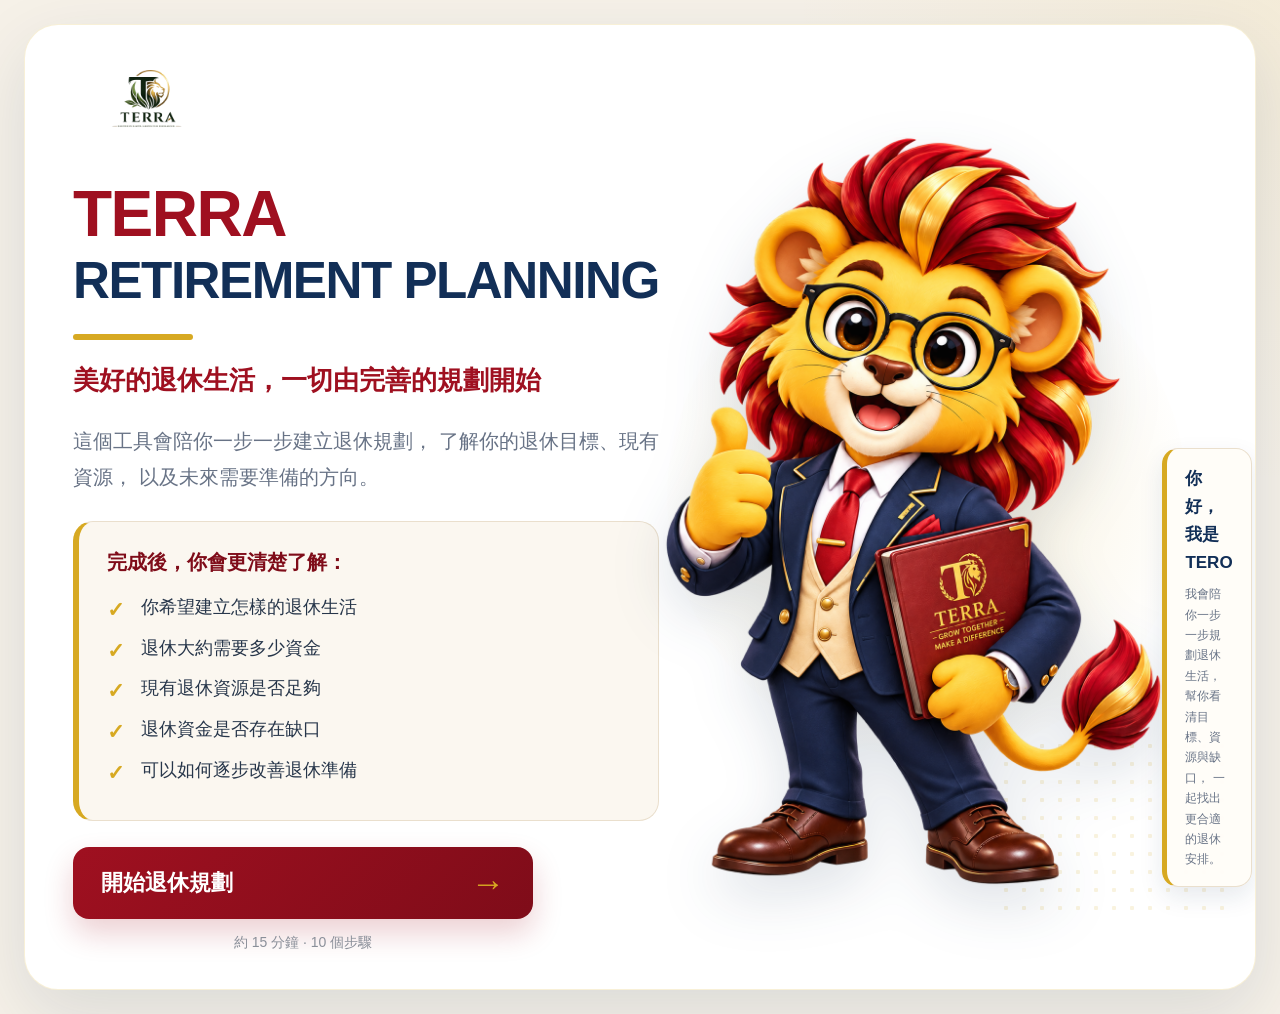
==== commit 39f53be3: "Update index.html" ====
--- a/index.html
+++ b/index.html
@@ -97,6 +97,50 @@
           class="home-tero"
         >
 
+        <!-- TERO INTRODUCTION -->
+        <div
+          class="home-tero-intro"
+          style="
+            position:relative;
+            z-index:2;
+            width:min(330px,88%);
+            margin:14px auto 0;
+            padding:16px 18px;
+            border:1px solid #eadfcd;
+            border-left:5px solid #d7a922;
+            border-radius:16px;
+            background:rgba(255,253,248,.96);
+            box-shadow:0 10px 24px rgba(18,47,87,.10);
+            text-align:left;
+          "
+        >
+
+          <strong
+            style="
+              display:block;
+              color:#122f57;
+              font-size:17px;
+              margin-bottom:7px;
+            "
+          >
+            你好，我是 TERO
+          </strong>
+
+          <p
+            style="
+              margin:0;
+              color:#687386;
+              font-size:12px;
+              line-height:1.7;
+            "
+          >
+            我會陪你一步一步規劃退休生活，
+            幫你看清目標、資源與缺口，
+            一起找出更合適的退休安排。
+          </p>
+
+        </div>
+
         <div class="dot-pattern"></div>
 
       </div>
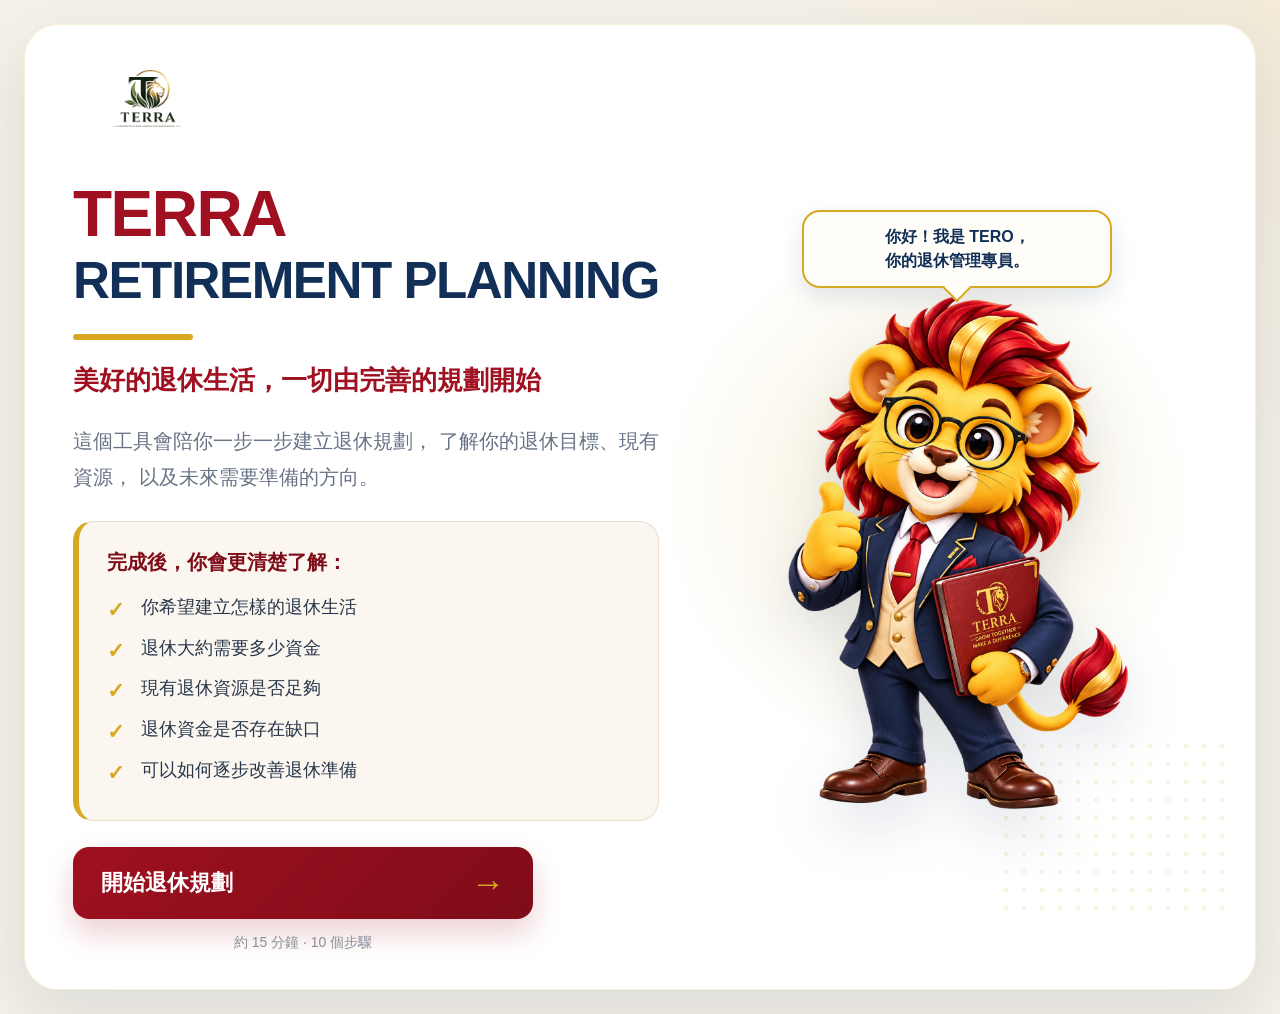
==== commit 3647e211: "Update index.html" ====
--- a/index.html
+++ b/index.html
@@ -87,59 +87,81 @@
 
 
       <!-- RIGHT SIDE -->
-      <div class="home-mascot">
+      <div
+        class="home-mascot"
+        style="
+          position:relative;
+          display:flex;
+          flex-direction:column;
+          align-items:center;
+          justify-content:center;
+          padding:18px 18px 10px;
+        "
+      >
 
         <div class="mascot-glow"></div>
 
+        <!-- TERO SPEECH BUBBLE -->
+        <div
+          class="home-tero-speech"
+          style="
+            position:relative;
+            z-index:3;
+            width:min(310px,84%);
+            margin:0 auto 8px;
+            padding:13px 18px;
+            border:1px solid #eadfcd;
+            border:2px solid #d7a922;
+            border-radius:18px;
+            background:#fffdf8;
+            box-shadow:0 10px 24px rgba(18,47,87,.12);
+            text-align:center;
+          "
+        >
+          <strong
+            style="
+              display:block;
+              margin:0;
+              color:#122f57;
+              font-size:16px;
+              line-height:1.5;
+              font-weight:900;
+            "
+          >
+            你好！我是 TERO，<br>
+            你的退休管理專員。
+          </strong>
+
+          <span
+            aria-hidden="true"
+            style="
+              position:absolute;
+              left:50%;
+              bottom:-12px;
+              width:20px;
+              height:20px;
+              background:#fffdf8;
+              border-right:2px solid #d7a922;
+              border-bottom:2px solid #d7a922;
+              transform:translateX(-50%) rotate(45deg);
+            "
+          ></span>
+        </div>
+
+        <!-- TERO -->
         <img
           src="Tero.png"
           alt="TERO"
           class="home-tero"
-        >
-
-        <!-- TERO INTRODUCTION -->
-        <div
-          class="home-tero-intro"
           style="
             position:relative;
             z-index:2;
-            width:min(330px,88%);
-            margin:14px auto 0;
-            padding:16px 18px;
-            border:1px solid #eadfcd;
-            border-left:5px solid #d7a922;
-            border-radius:16px;
-            background:rgba(255,253,248,.96);
-            box-shadow:0 10px 24px rgba(18,47,87,.10);
-            text-align:left;
+            width:min(74%,520px);
+            max-height:68vh;
+            object-fit:contain;
+            height:auto;
           "
         >
-
-          <strong
-            style="
-              display:block;
-              color:#122f57;
-              font-size:17px;
-              margin-bottom:7px;
-            "
-          >
-            你好，我是 TERO
-          </strong>
-
-          <p
-            style="
-              margin:0;
-              color:#687386;
-              font-size:12px;
-              line-height:1.7;
-            "
-          >
-            我會陪你一步一步規劃退休生活，
-            幫你看清目標、資源與缺口，
-            一起找出更合適的退休安排。
-          </p>
-
-        </div>
 
         <div class="dot-pattern"></div>
 
